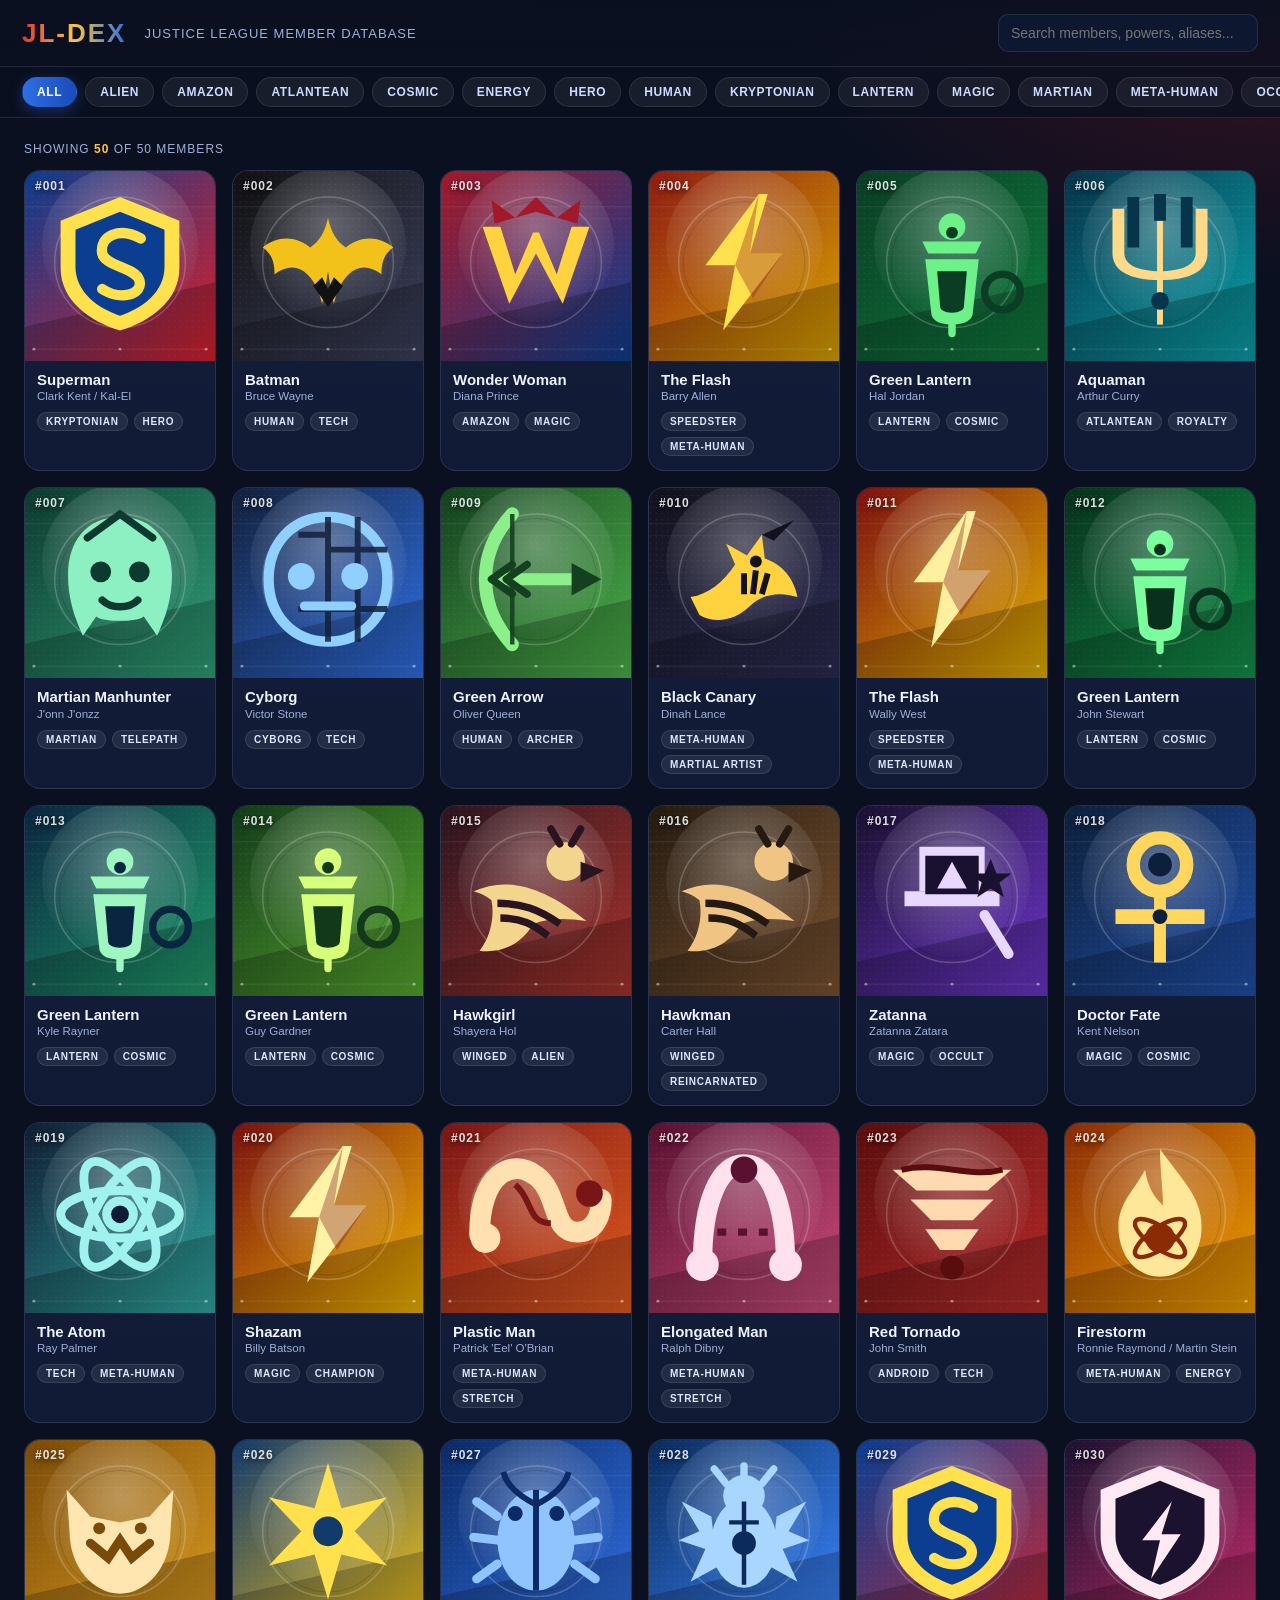
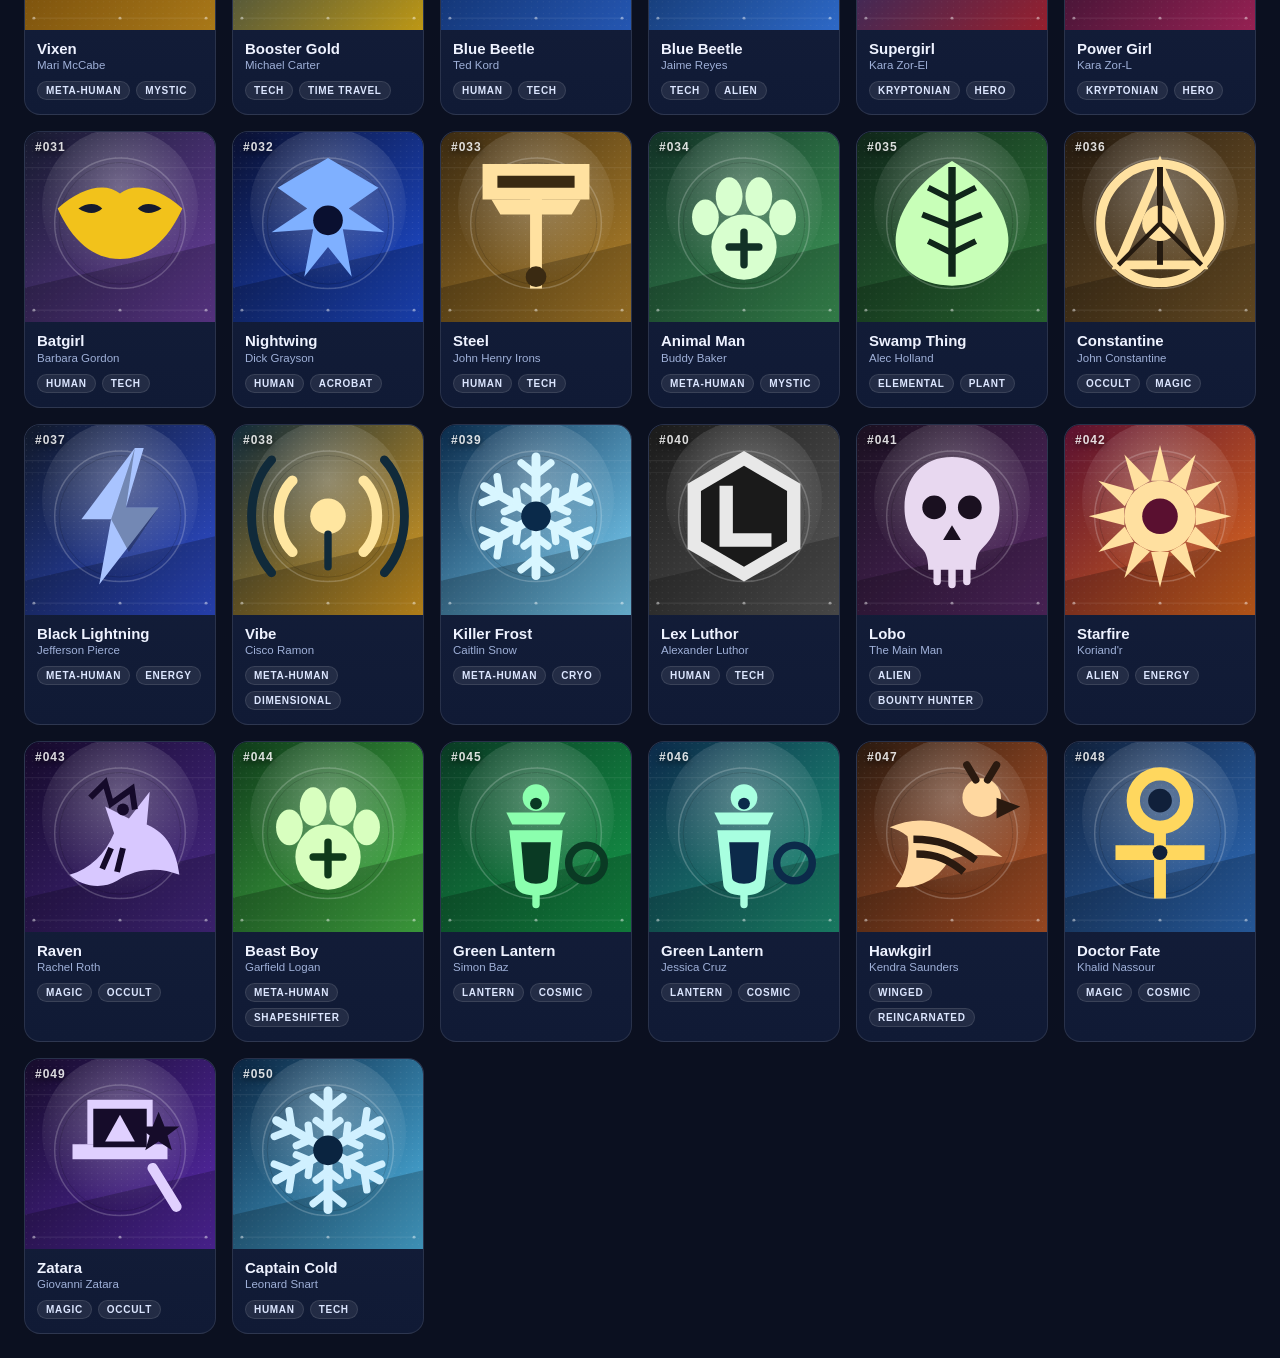
==== index.html @ 32cac5bd "Add JL-Dex: Pokedex-style Justice League member dex - 50 member records (founders, JLI-era, modern r" ====
<!DOCTYPE html>
<html lang="en">
<head>
<meta charset="UTF-8" />
<meta name="viewport" content="width=device-width, initial-scale=1.0" />
<title>JL-Dex — Justice League Pokedex</title>
<link rel="stylesheet" href="css/style.css" />
</head>
<body>
  <header class="topbar">
    <div class="logo">JL-DEX</div>
    <div class="subtitle">Justice League Member Database</div>
    <div class="search-wrap">
      <input id="search" type="text" placeholder="Search members, powers, aliases..." />
    </div>
  </header>
  <nav class="filters" id="filters" aria-label="Filter by type"></nav>

  <main>
    <p class="count" id="count"></p>
    <section id="grid" class="grid"></section>
  </main>

  <div id="modal" class="modal hidden">
    <div class="modal-card">
      <button id="closeModal" class="close">&times;</button>
      <div class="modal-body">
        <div class="modal-img-wrap">
          <img id="mImg" alt="" />
          <div class="modal-id" id="mId"></div>
        </div>
        <div class="modal-info">
          <h2 id="mName"></h2>
          <div class="alias" id="mAlias"></div>
          <div class="types" id="mTypes"></div>
          <div class="meta">
            <span><b>Origin:</b> <span id="mOrigin"></span></span>
            <span><b>Height:</b> <span id="mHeight"></span></span>
            <span><b>Weight:</b> <span id="mWeight"></span></span>
            <span><b>First:</b> <span id="mFirst"></span></span>
          </div>
          <div class="stats" id="mStats"></div>
          <div class="abilities">
            <h3>Abilities</h3>
            <ul id="mAbilities"></ul>
          </div>
          <p class="bio" id="mBio"></p>
        </div>
      </div>
    </div>
  </div>

  <script src="js/data.js"></script>
  <script src="js/app.js"></script>
</body>
</html>
---- css/style.css ----
:root{
  --bg:#0b1020;
  --bg2:#111a33;
  --panel:#16203c;
  --ink:#eef2ff;
  --muted:#9fb0d8;
  --red:#e3352b;
  --blue:#2f6fe4;
  --gold:#ffc53d;
  --line:rgba(255,255,255,.10);
}
*{box-sizing:border-box}
html,body{margin:0;padding:0}
body{
  background:
    radial-gradient(1100px 600px at 15% -10%, #1b2a55 0%, transparent 60%),
    radial-gradient(900px 500px at 100% 0%, #3a1220 0%, transparent 55%),
    var(--bg);
  color:var(--ink);
  font-family:"Segoe UI",Roboto,Helvetica,Arial,sans-serif;
  min-height:100vh;
}
.topbar{
  position:sticky;top:0;z-index:20;
  display:flex;align-items:center;gap:18px;flex-wrap:wrap;
  padding:14px 22px;
  background:linear-gradient(180deg, rgba(11,16,32,.96), rgba(11,16,32,.78));
  backdrop-filter:blur(8px);
  border-bottom:1px solid var(--line);
}
.logo{
  font-weight:900;letter-spacing:2px;font-size:26px;
  background:linear-gradient(90deg,var(--red),var(--gold),var(--blue));
  -webkit-background-clip:text;background-clip:text;color:transparent;
}
.subtitle{color:var(--muted);font-size:13px;letter-spacing:1px;text-transform:uppercase}
.search-wrap{margin-left:auto;display:flex;gap:10px;flex-wrap:wrap}
input[type=text],select{
  background:#0e1730;border:1px solid var(--line);color:var(--ink);
  padding:10px 12px;border-radius:10px;font-size:14px;outline:none;
}
input[type=text]{min-width:260px}
input[type=text]:focus,select:focus{border-color:var(--blue);box-shadow:0 0 0 3px rgba(47,111,228,.25)}
main{padding:24px;max-width:1400px;margin:0 auto}
.grid{display:grid;grid-template-columns:repeat(auto-fill,minmax(190px,1fr));gap:16px}
.card{
  background:linear-gradient(180deg,var(--panel),#101a35);
  border:1px solid var(--line);border-radius:16px;overflow:hidden;cursor:pointer;
  transition:transform .15s ease, box-shadow .15s ease, border-color .15s ease;
  position:relative;
}
.card:hover{transform:translateY(-4px);border-color:rgba(255,197,61,.5);box-shadow:0 14px 30px rgba(0,0,0,.45)}
.card .imgbox{position:relative;aspect-ratio:1/1;background:#0a1229;display:flex;align-items:center;justify-content:center}
.card .imgbox img{width:100%;height:100%;object-fit:cover;display:block}
.card .num{
  position:absolute;top:8px;left:10px;font-size:12px;font-weight:800;letter-spacing:1px;
  color:rgba(255,255,255,.85);text-shadow:0 2px 6px rgba(0,0,0,.7)
}
.card .body{padding:10px 12px 14px}
.card h3{margin:0 0 2px;font-size:15px;line-height:1.15}
.card .alias{color:var(--muted);font-size:11.5px;margin-bottom:8px;min-height:14px}
.chips{display:flex;gap:6px;flex-wrap:wrap}
.chip{
  font-size:10px;text-transform:uppercase;letter-spacing:.7px;font-weight:700;
  padding:3px 8px;border-radius:999px;background:rgba(255,255,255,.08);border:1px solid var(--line);
  color:#dce6ff
}
.filters{
  position:sticky;top:64px;z-index:19;display:flex;gap:8px;overflow-x:auto;scrollbar-width:thin;
  padding:10px 22px;background:rgba(11,16,32,.86);backdrop-filter:blur(8px);
  border-bottom:1px solid var(--line);
}
.filters::-webkit-scrollbar{height:6px}
.filters::-webkit-scrollbar-thumb{background:rgba(255,255,255,.16);border-radius:99px}
.fbtn{
  flex:0 0 auto;cursor:pointer;font:inherit;font-size:12px;font-weight:700;letter-spacing:.6px;
  text-transform:uppercase;color:#cfdbff;background:rgba(255,255,255,.06);
  border:1px solid var(--line);border-radius:999px;padding:7px 14px;transition:all .14s ease;
}
.fbtn:hover{border-color:rgba(255,197,61,.55);color:#fff}
.fbtn.active{background:linear-gradient(90deg,var(--blue),#1b4bb8);border-color:transparent;color:#fff;
  box-shadow:0 4px 14px rgba(47,111,228,.35)}
.count{margin:0 0 14px;color:var(--muted);font-size:12px;letter-spacing:1px;text-transform:uppercase}
.count b{color:var(--gold)}
.hidden{display:none !important}
.modal{
  position:fixed;inset:0;background:rgba(4,8,18,.8);backdrop-filter:blur(4px);
  display:flex;align-items:center;justify-content:center;padding:20px;z-index:60
}
.modal-card{
  position:relative;width:100%;max-width:920px;max-height:92vh;overflow:auto;
  background:linear-gradient(180deg,#182444,#0d1631);
  border:1px solid var(--line);border-radius:20px;box-shadow:0 30px 80px rgba(0,0,0,.6)
}
.close{
  position:absolute;top:10px;right:14px;background:transparent;border:none;color:#fff;
  font-size:30px;line-height:1;cursor:pointer;opacity:.7
}
.close:hover{opacity:1}
.modal-body{display:grid;grid-template-columns:320px 1fr;gap:0}
.modal-img-wrap{position:relative;background:#0a1229}
.modal-img-wrap img{width:100%;display:block}
.modal-id{
  position:absolute;left:14px;top:12px;font-weight:900;letter-spacing:2px;
  color:#fff;text-shadow:0 2px 8px rgba(0,0,0,.8);font-size:20px
}
.modal-info{padding:22px 24px 28px}
.modal-info h2{margin:0 0 4px;font-size:28px}
.alias{color:var(--gold);font-size:14px;margin-bottom:12px}
.types{display:flex;gap:8px;flex-wrap:wrap;margin-bottom:16px}
.meta{display:grid;grid-template-columns:1fr 1fr;gap:6px 16px;font-size:13px;color:var(--muted);margin-bottom:18px}
.meta b{color:#cdd8f5}
.stats{display:grid;gap:7px;margin-bottom:20px}
.stat{display:grid;grid-template-columns:52px 1fr 34px;align-items:center;gap:10px;font-size:12px}
.stat .lbl{color:var(--muted);font-weight:700;letter-spacing:.5px}
.bar{height:9px;background:rgba(255,255,255,.09);border-radius:99px;overflow:hidden}
.bar > i{display:block;height:100%;border-radius:99px;background:linear-gradient(90deg,var(--blue),var(--gold))}
.bar.low > i{background:linear-gradient(90deg,#e0532b,var(--gold))}
.bar.mid > i{background:linear-gradient(90deg,#d9a02b,#8ed24a)}
.bar.high > i{background:linear-gradient(90deg,#37c76a,#5fe1c2)}
.stat .val{text-align:right;font-weight:800;color:#dce6ff}
.abilities h3{margin:0 0 8px;font-size:14px;text-transform:uppercase;letter-spacing:1px;color:var(--muted)}
.abilities ul{margin:0 0 18px;padding:0;list-style:none;display:flex;flex-wrap:wrap;gap:8px}
.abilities li{
  font-size:12px;padding:6px 10px;border-radius:10px;background:rgba(47,111,228,.16);
  border:1px solid rgba(47,111,228,.45);color:#dbe6ff
}
.bio{color:#c9d6f6;font-size:14px;line-height:1.6;margin:0}
.empty{color:var(--muted);padding:40px 0;text-align:center}
@media (max-width:720px){
  .topbar{gap:6px;padding:12px 14px}
  .filters{top:0;padding:10px 14px}
  .search-wrap{margin-left:0;width:100%}
  input[type=text]{width:100%;min-width:0}
  .modal-body{grid-template-columns:1fr}
  .modal-img-wrap{max-height:44vh;overflow:hidden}
  .modal-info{padding:18px 18px 24px}
  .modal-info h2{font-size:23px}
  .meta{grid-template-columns:1fr}
  main{padding:16px}
  .grid{grid-template-columns:repeat(auto-fill,minmax(168px,1fr));gap:12px}
}
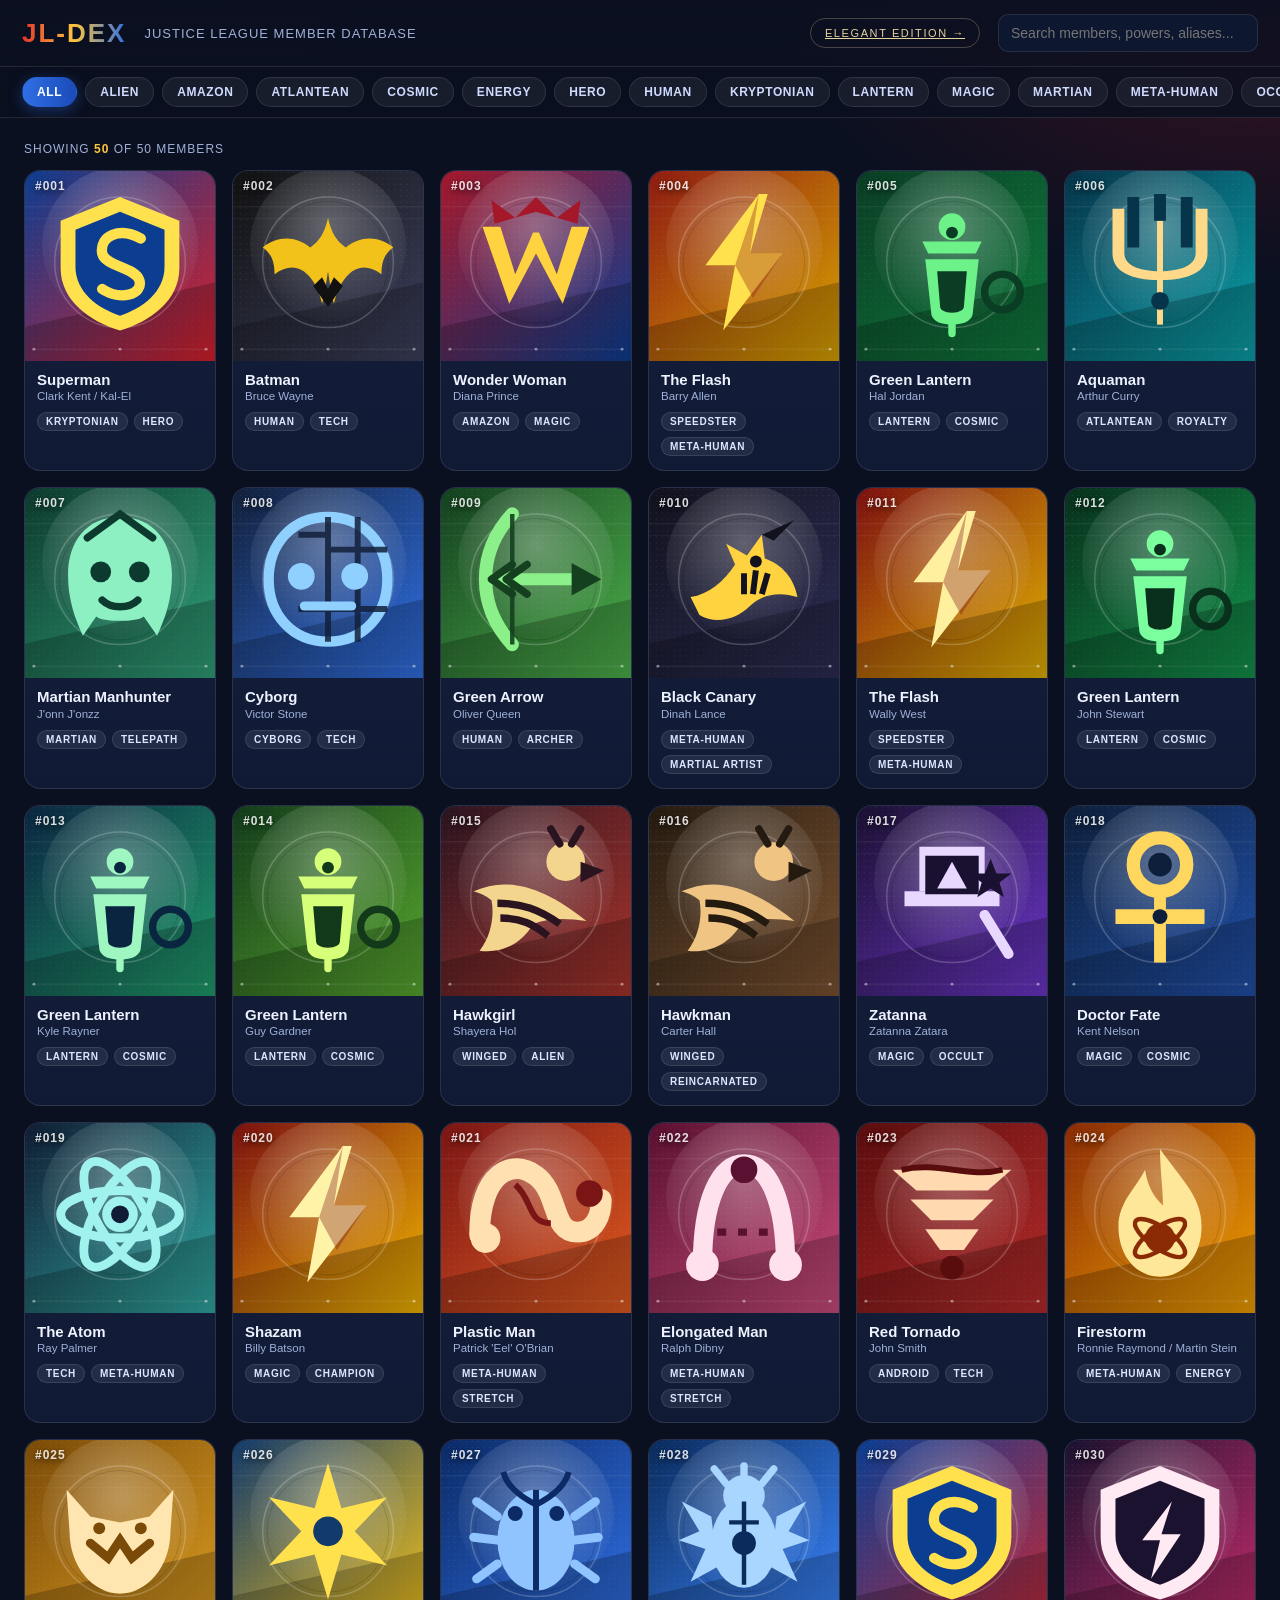
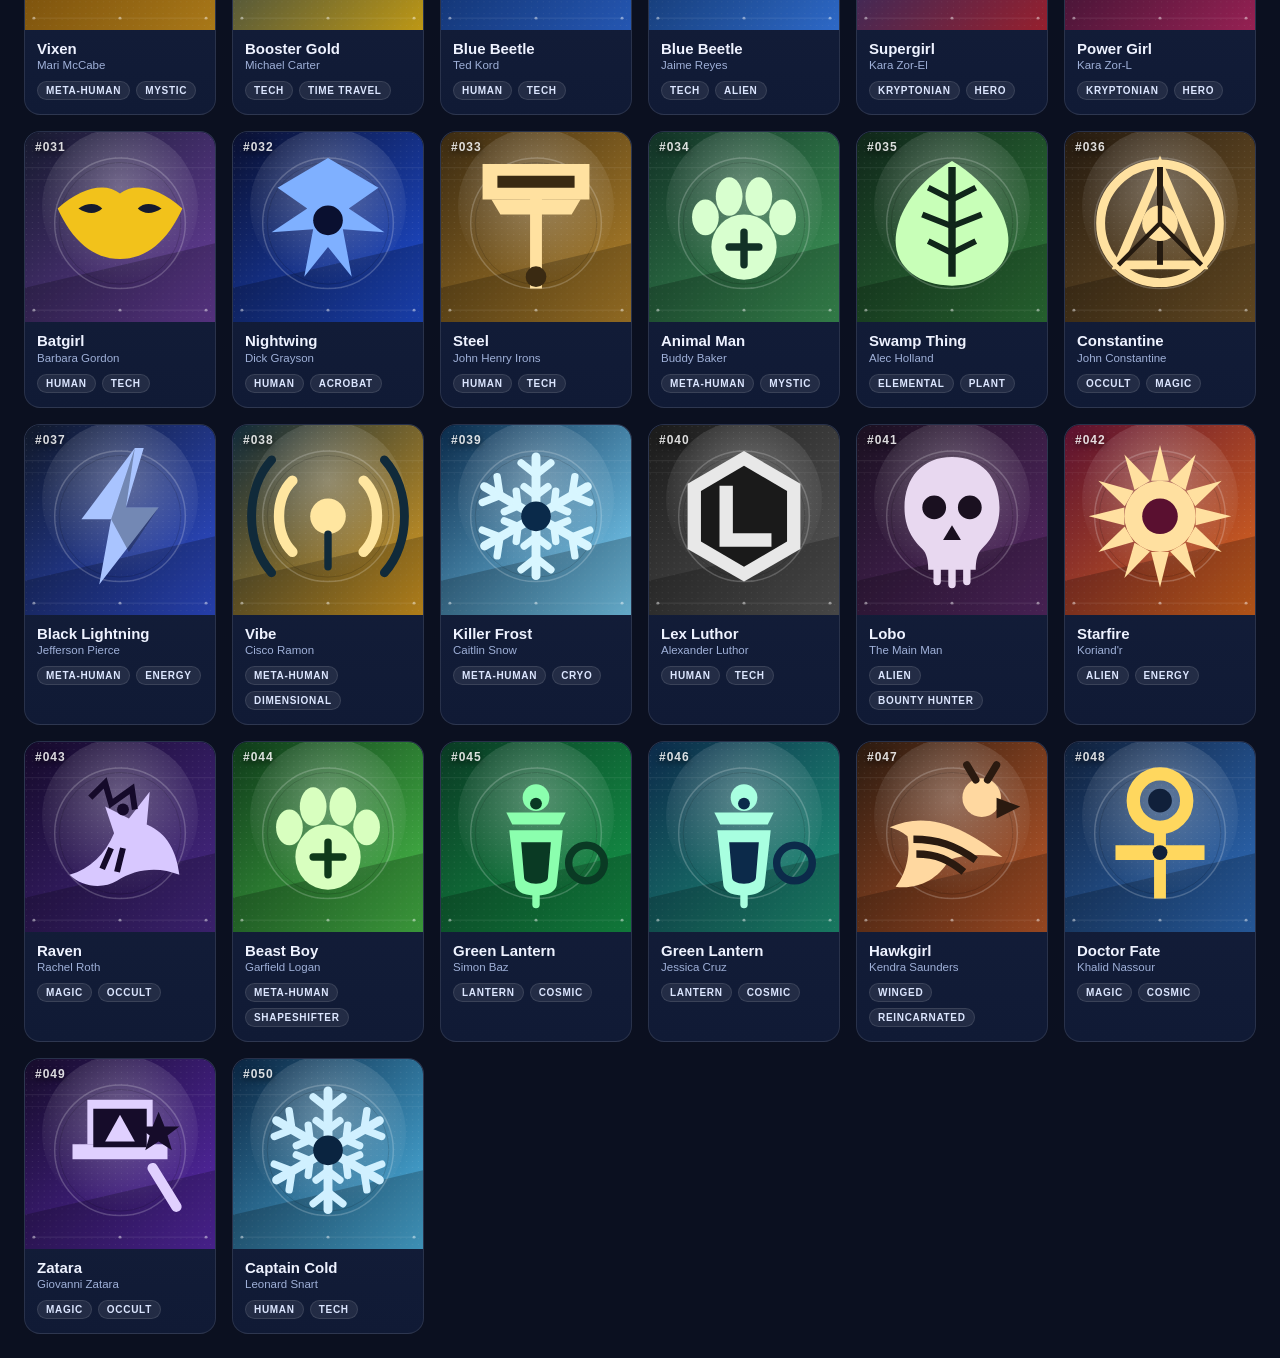
==== commit f420bee3: "Add the elegant edition: an editorial archive front end elegant.html — a second front end over the s" ====
--- a/index.html
+++ b/index.html
@@ -10,6 +10,7 @@
   <header class="topbar">
     <div class="logo">JL-DEX</div>
     <div class="subtitle">Justice League Member Database</div>
+    <a class="nav-elegant" href="elegant.html">Elegant edition &rarr;</a>
     <div class="search-wrap">
       <input id="search" type="text" placeholder="Search members, powers, aliases..." />
     </div>
--- a/css/style.css
+++ b/css/style.css
@@ -34,7 +34,13 @@
   -webkit-background-clip:text;background-clip:text;color:transparent;
 }
 .subtitle{color:var(--muted);font-size:13px;letter-spacing:1px;text-transform:uppercase}
-.search-wrap{margin-left:auto;display:flex;gap:10px;flex-wrap:wrap}
+.nav-elegant{
+  margin-left:auto;font-size:11px;letter-spacing:1.6px;text-transform:uppercase;
+  color:#e7d3a0;border:1px solid rgba(231,211,160,.28);border-radius:999px;padding:8px 14px;
+  transition:all .25s ease;white-space:nowrap
+}
+.nav-elegant:hover{background:rgba(231,211,160,.10);color:#fff;border-color:rgba(231,211,160,.6)}
+.search-wrap{margin-left:0;display:flex;gap:10px;flex-wrap:wrap}
 input[type=text],select{
   background:#0e1730;border:1px solid var(--line);color:var(--ink);
   padding:10px 12px;border-radius:10px;font-size:14px;outline:none;
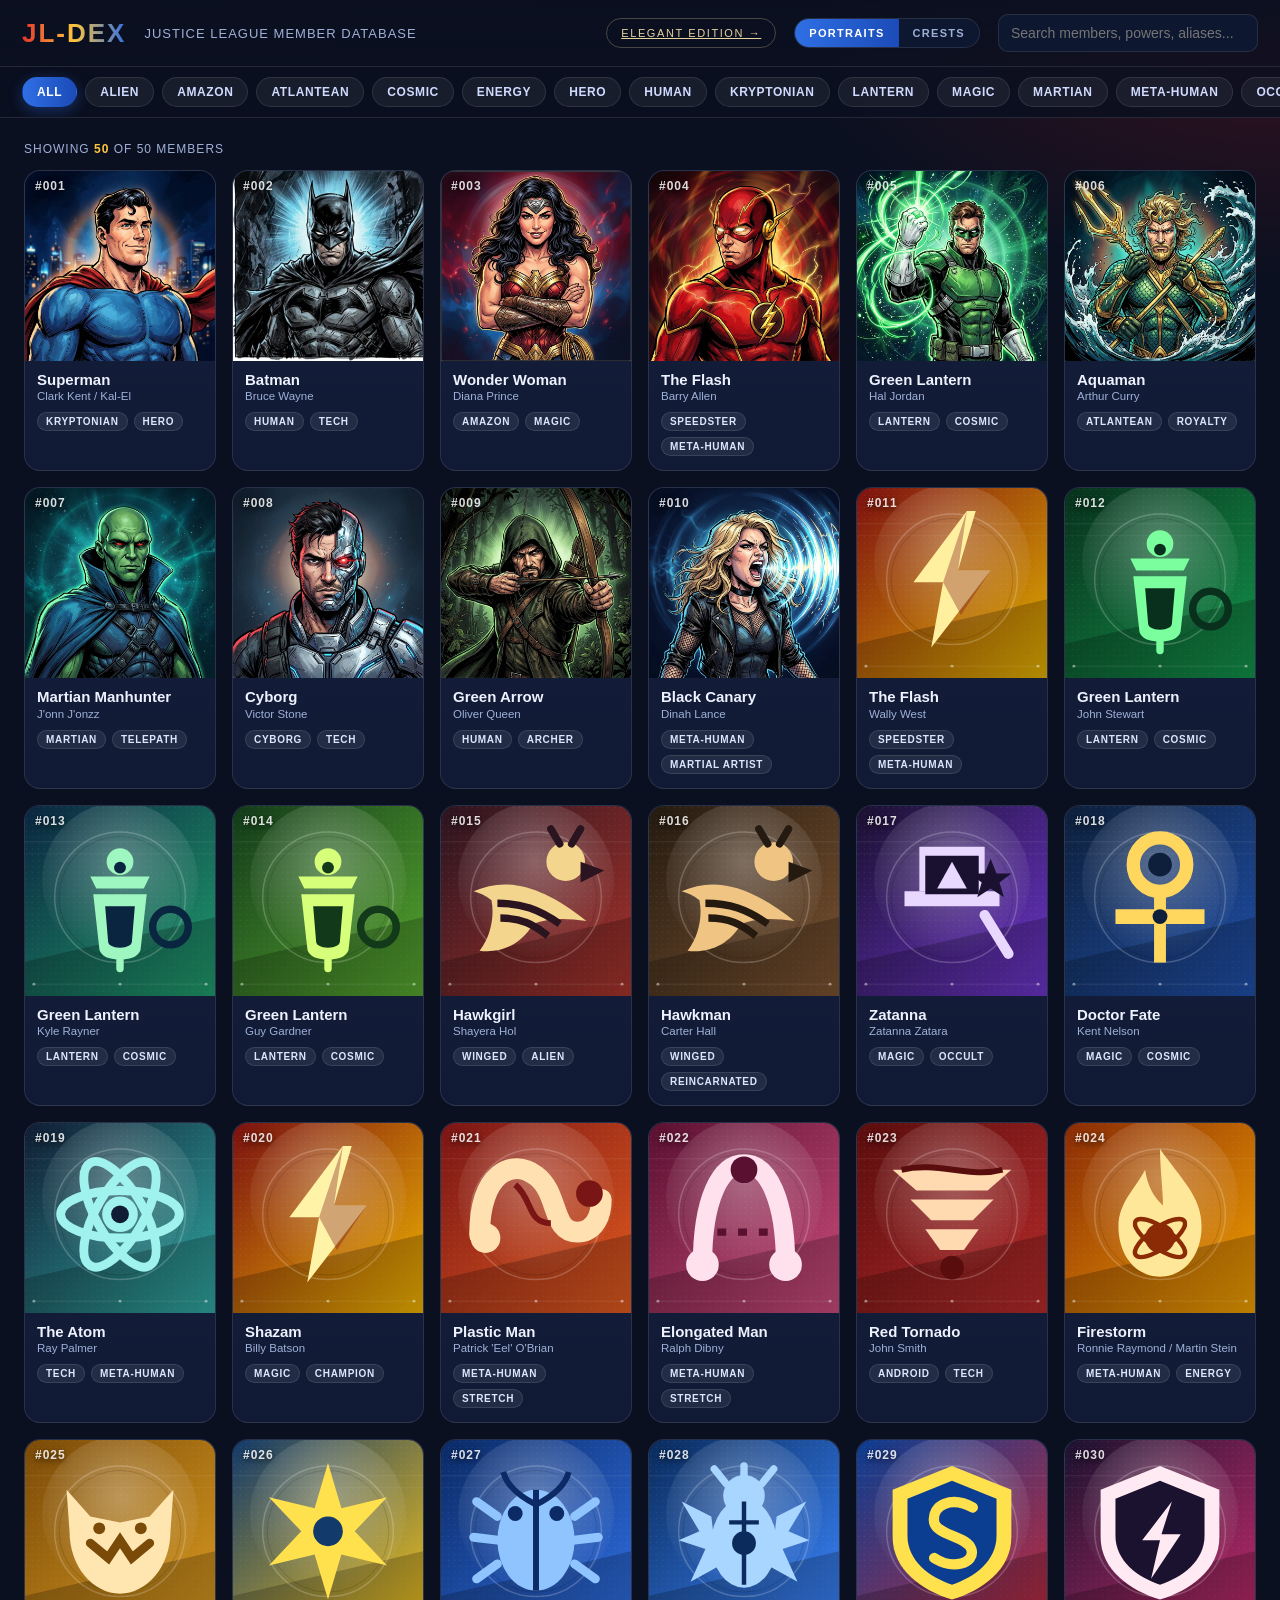
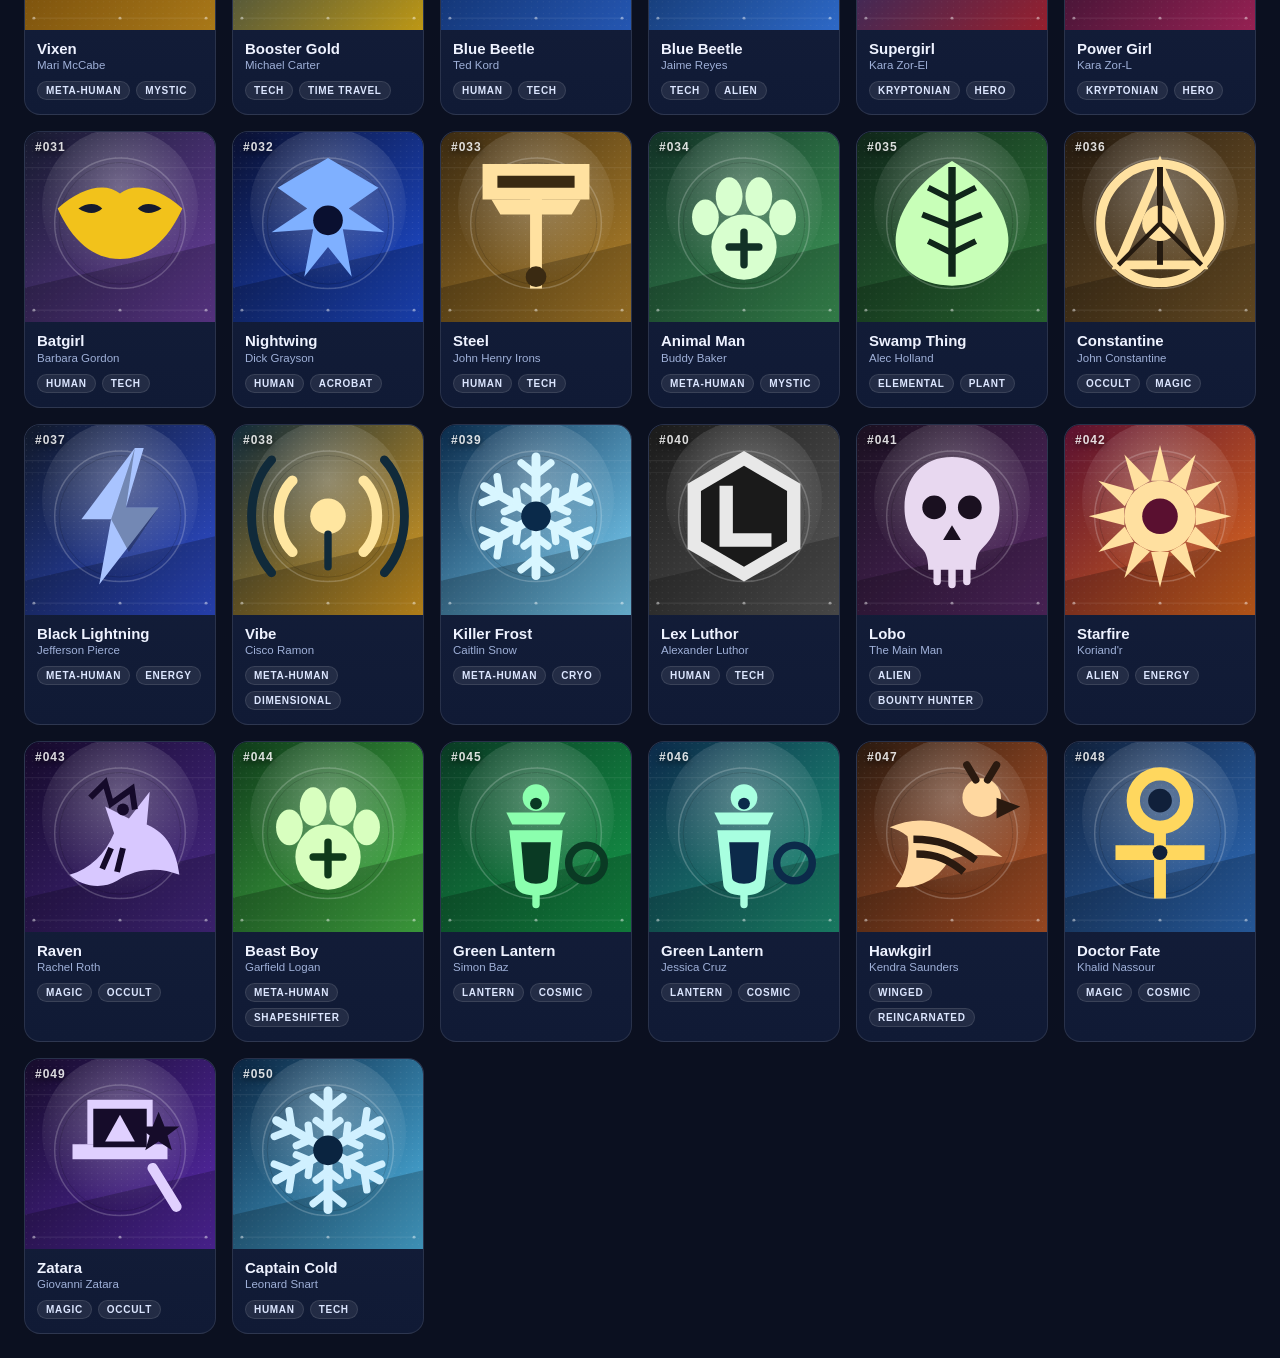
==== commit 3207ff16: "Add hero portraits and an art-style switch - images/heroes/*.jpg: comic-style character portraits (s" ====
--- a/index.html
+++ b/index.html
@@ -11,6 +11,10 @@
     <div class="logo">JL-DEX</div>
     <div class="subtitle">Justice League Member Database</div>
     <a class="nav-elegant" href="elegant.html">Elegant edition &rarr;</a>
+    <div class="artmode" id="artmode" role="group" aria-label="Art style">
+      <button type="button" class="ambtn" data-art="portrait">Portraits</button>
+      <button type="button" class="ambtn" data-art="crest">Crests</button>
+    </div>
     <div class="search-wrap">
       <input id="search" type="text" placeholder="Search members, powers, aliases..." />
     </div>
@@ -52,6 +56,7 @@
   </div>
 
   <script src="js/data.js"></script>
+  <script src="js/portraits.js"></script>
   <script src="js/app.js"></script>
 </body>
 </html>
--- a/css/style.css
+++ b/css/style.css
@@ -34,6 +34,15 @@
   -webkit-background-clip:text;background-clip:text;color:transparent;
 }
 .subtitle{color:var(--muted);font-size:13px;letter-spacing:1px;text-transform:uppercase}
+.artmode{
+  display:inline-flex;border:1px solid var(--line);border-radius:999px;overflow:hidden;background:#0e1730
+}
+.ambtn{
+  font:inherit;font-size:11px;letter-spacing:1.3px;text-transform:uppercase;font-weight:700;
+  color:var(--muted);padding:8px 14px;background:transparent;border:0;cursor:pointer;transition:all .2s ease
+}
+.ambtn:hover{color:#fff}
+.ambtn.active{background:linear-gradient(90deg,var(--blue),#1b4bb8);color:#fff}
 .nav-elegant{
   margin-left:auto;font-size:11px;letter-spacing:1.6px;text-transform:uppercase;
   color:#e7d3a0;border:1px solid rgba(231,211,160,.28);border-radius:999px;padding:8px 14px;
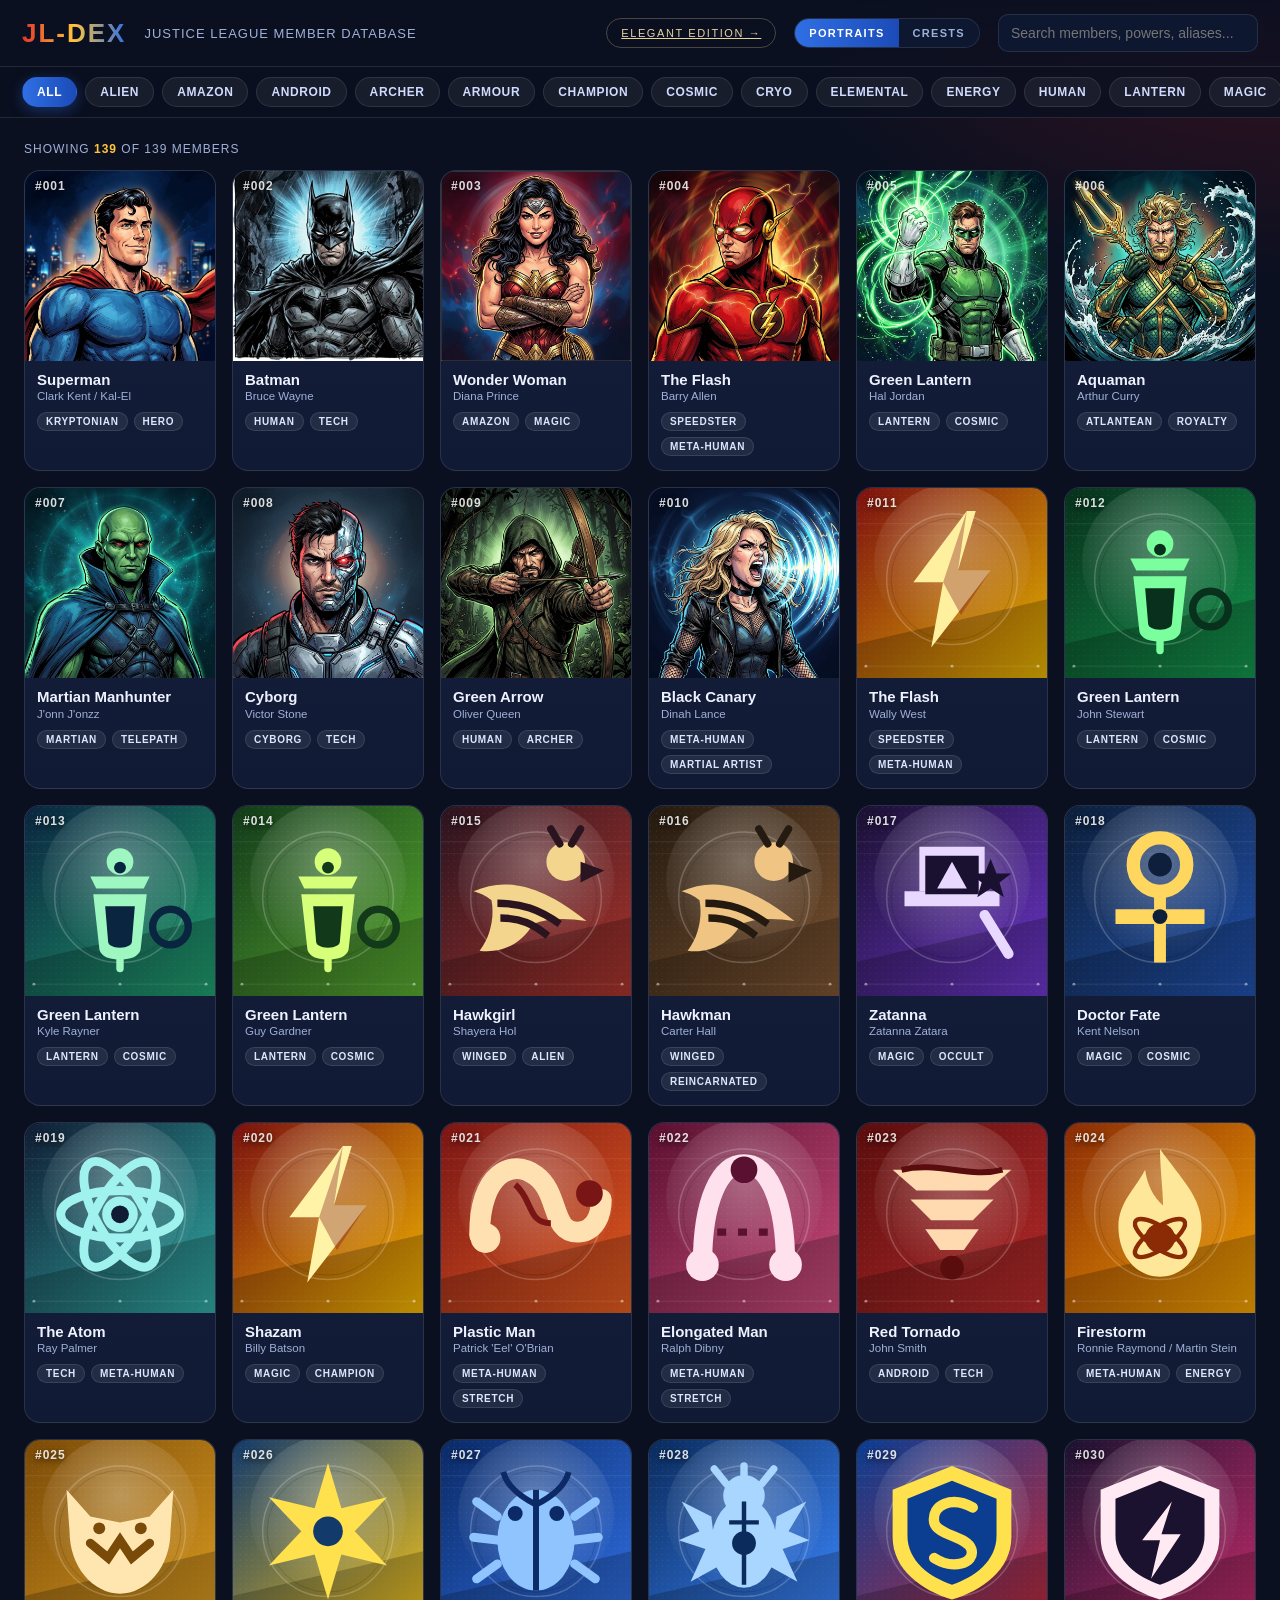
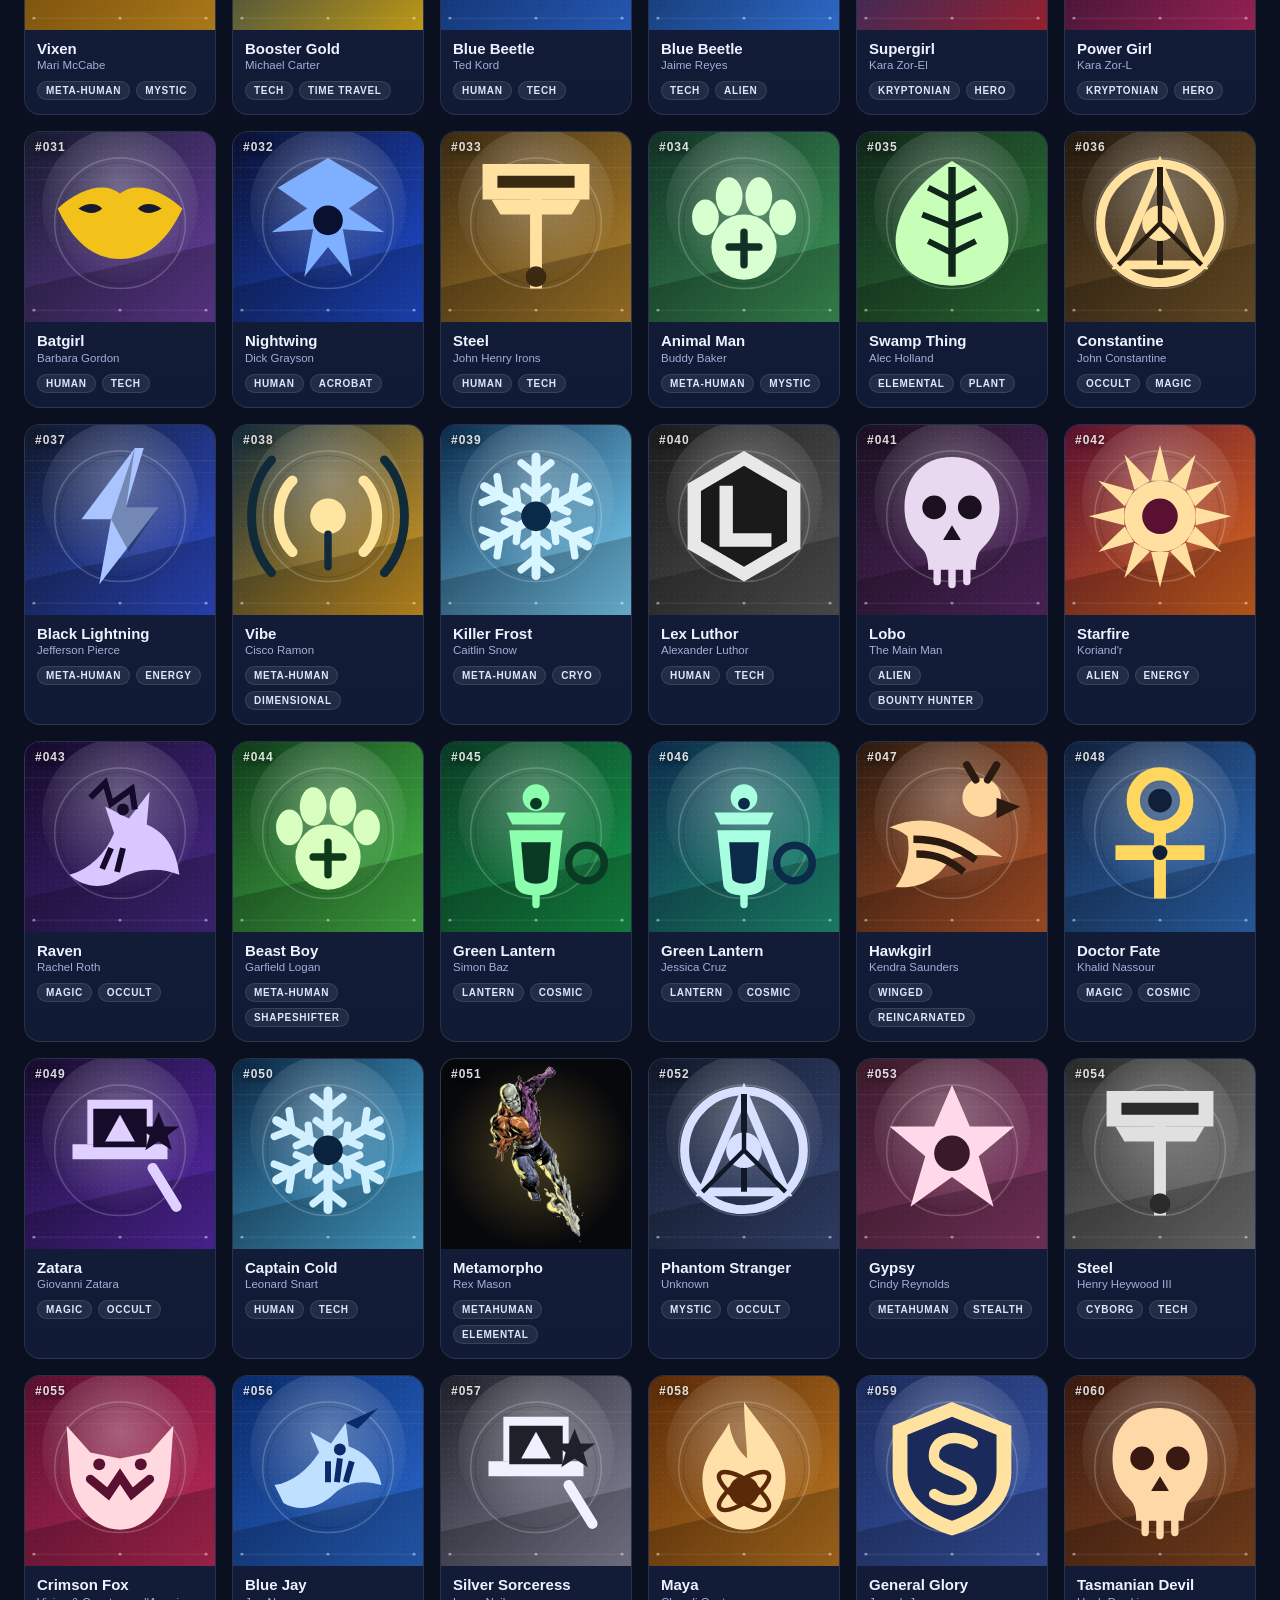
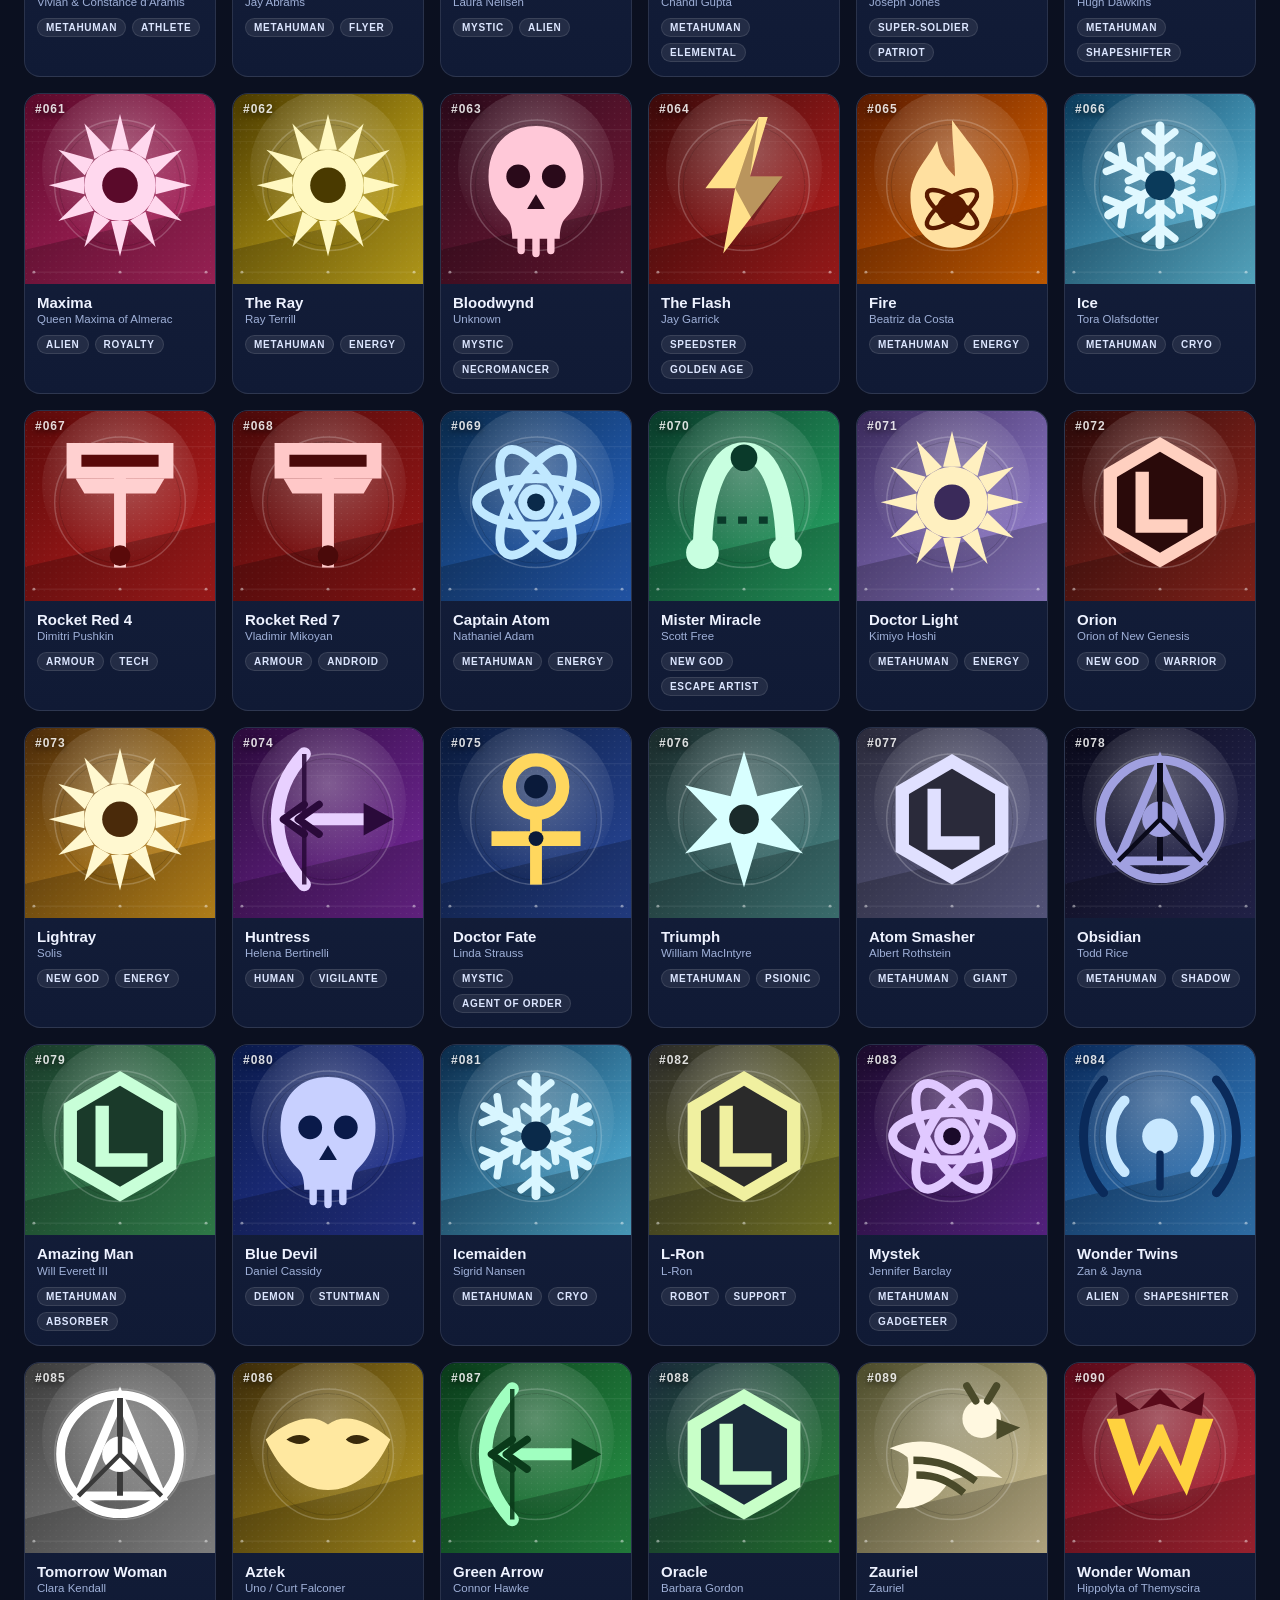
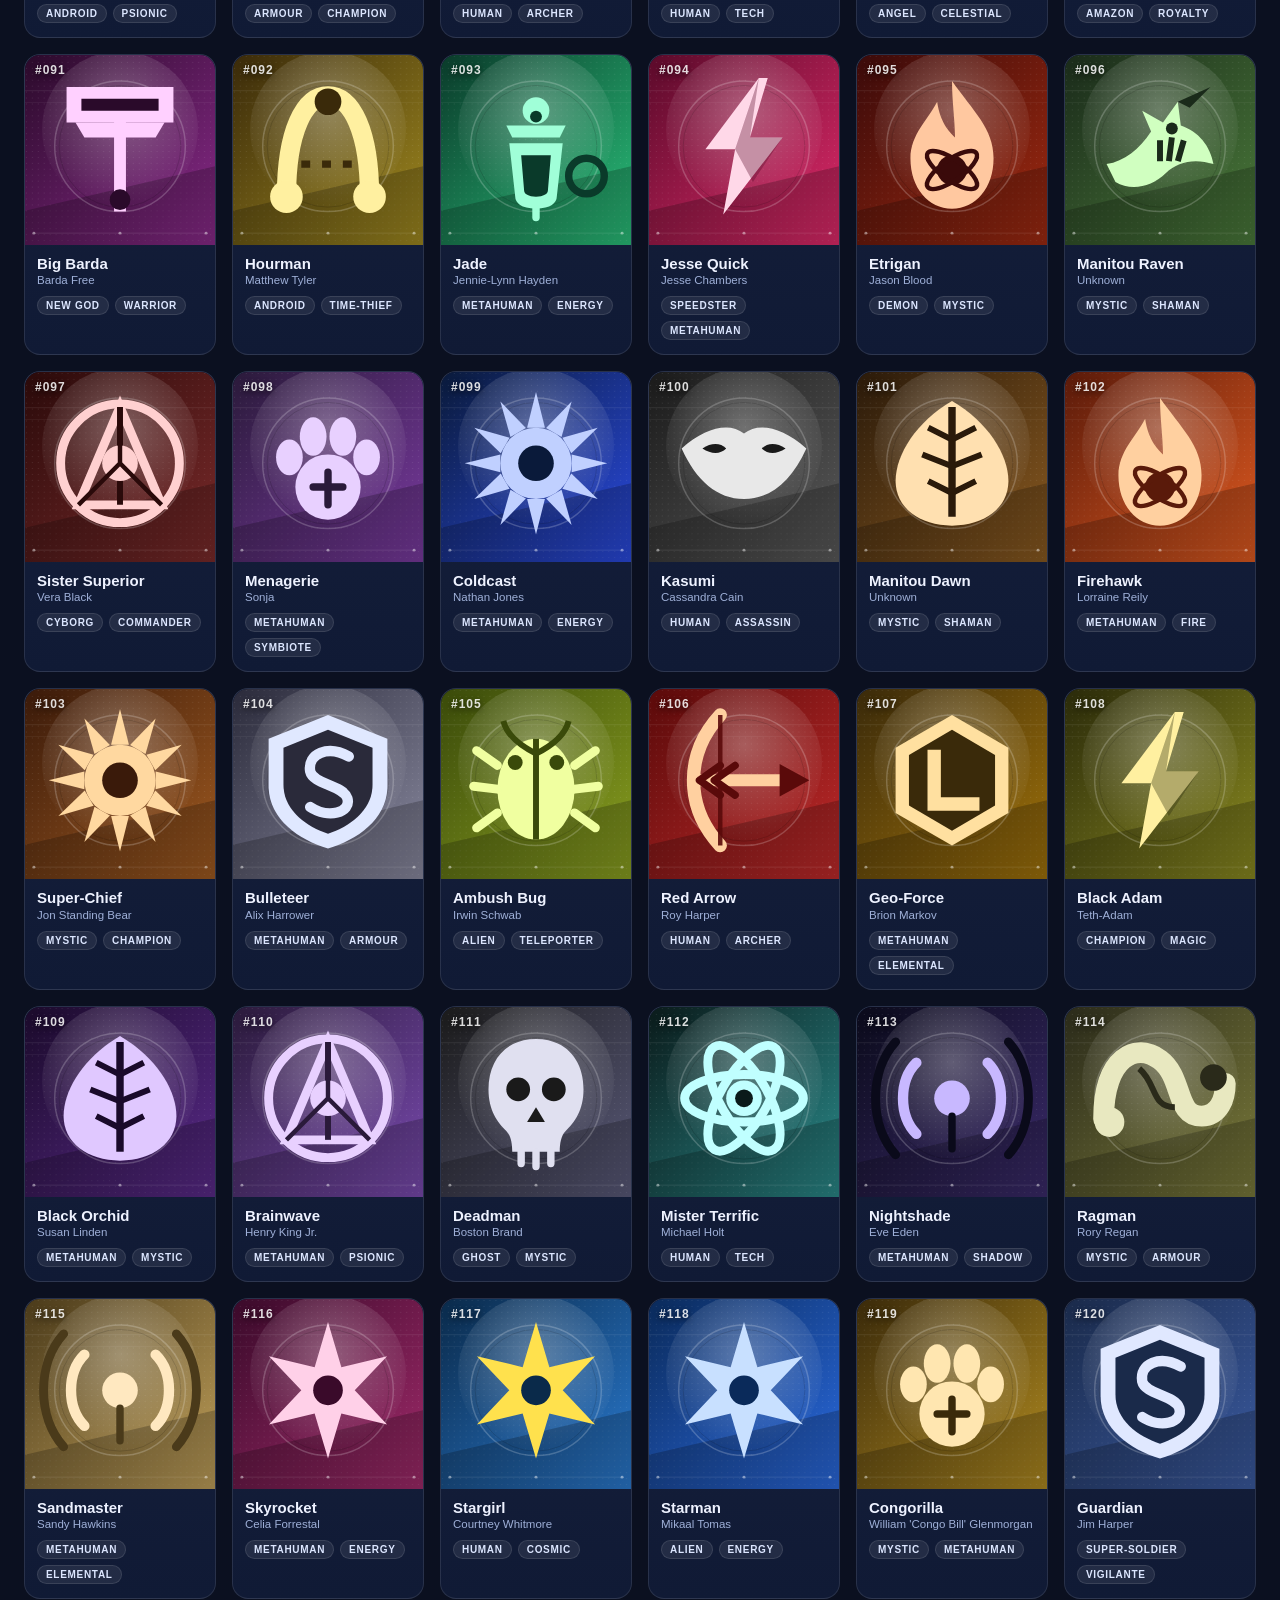
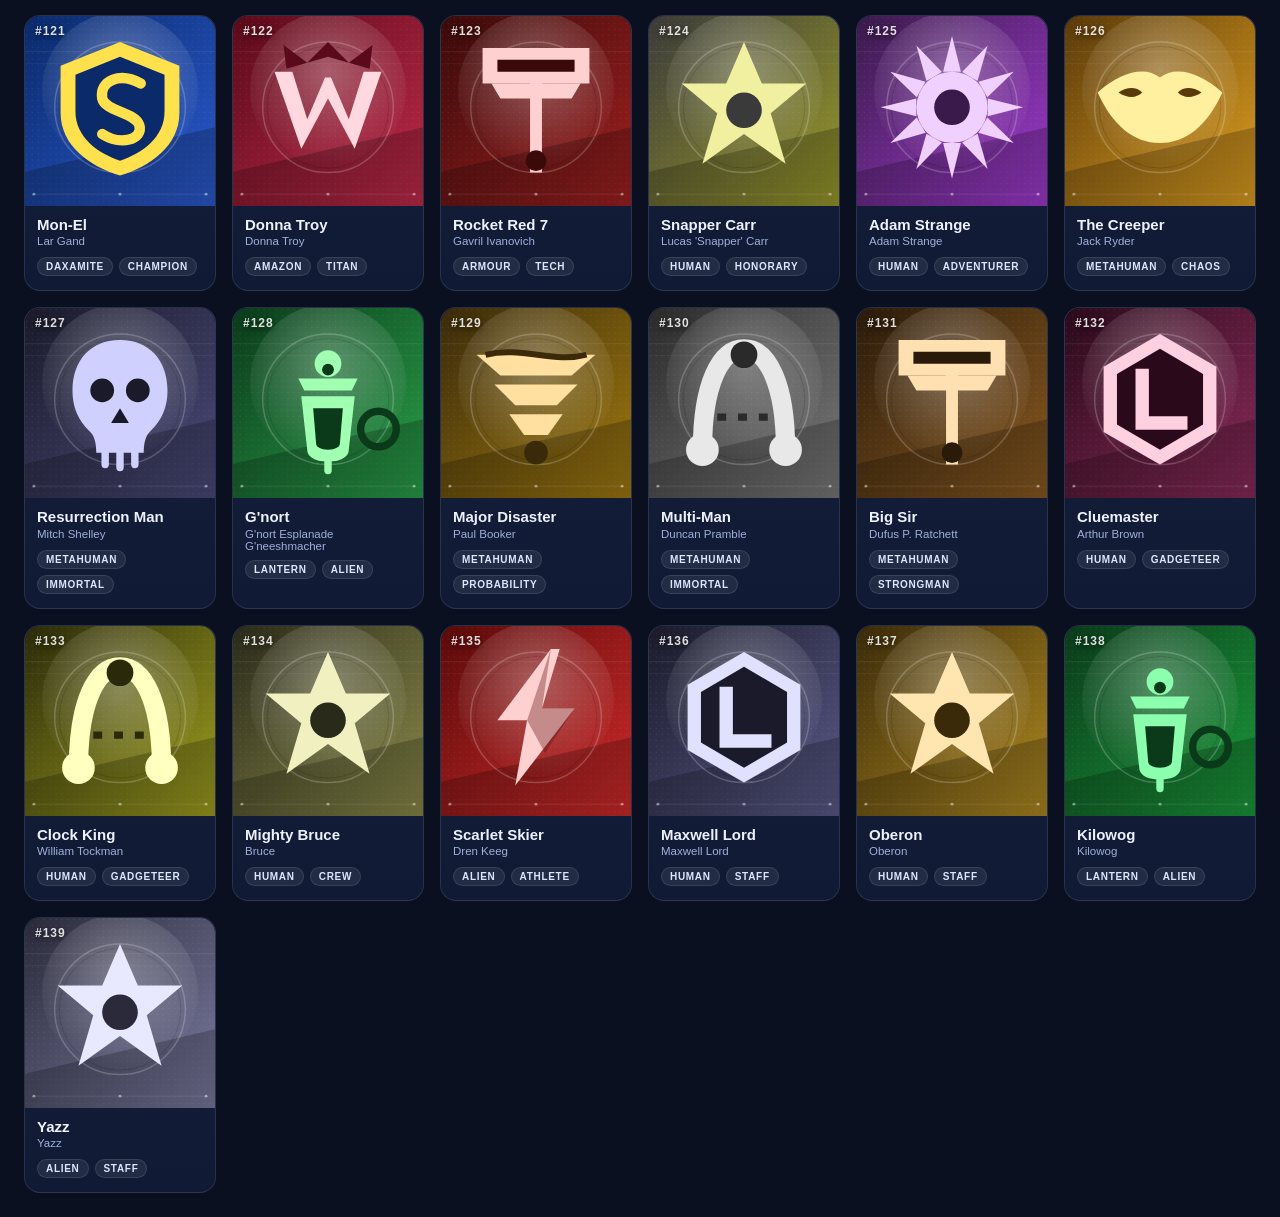
==== commit 09298ee7: "Expand the dex to 139 members from the wiki roster - js/data.js: +89 members covering the satellite " ====
--- a/index.html
+++ b/index.html
@@ -43,7 +43,9 @@
             <span><b>Height:</b> <span id="mHeight"></span></span>
             <span><b>Weight:</b> <span id="mWeight"></span></span>
             <span><b>First:</b> <span id="mFirst"></span></span>
+            <span id="mJoinedRow"><b>Joined:</b> <span id="mJoined"></span></span>
           </div>
+          <p class="ref" id="mRefRow">Reference: <a id="mRef" target="_blank" rel="noopener noreferrer"></a></p>
           <div class="stats" id="mStats"></div>
           <div class="abilities">
             <h3>Abilities</h3>
--- a/css/style.css
+++ b/css/style.css
@@ -125,6 +125,9 @@
 .types{display:flex;gap:8px;flex-wrap:wrap;margin-bottom:16px}
 .meta{display:grid;grid-template-columns:1fr 1fr;gap:6px 16px;font-size:13px;color:var(--muted);margin-bottom:18px}
 .meta b{color:#cdd8f5}
+.ref{margin:0 0 16px;font-size:12px;color:var(--muted)}
+.ref a{color:#8fb4ff;text-decoration:none;border-bottom:1px dotted rgba(143,180,255,.5)}
+.ref a:hover{color:#fff}
 .stats{display:grid;gap:7px;margin-bottom:20px}
 .stat{display:grid;grid-template-columns:52px 1fr 34px;align-items:center;gap:10px;font-size:12px}
 .stat .lbl{color:var(--muted);font-weight:700;letter-spacing:.5px}
